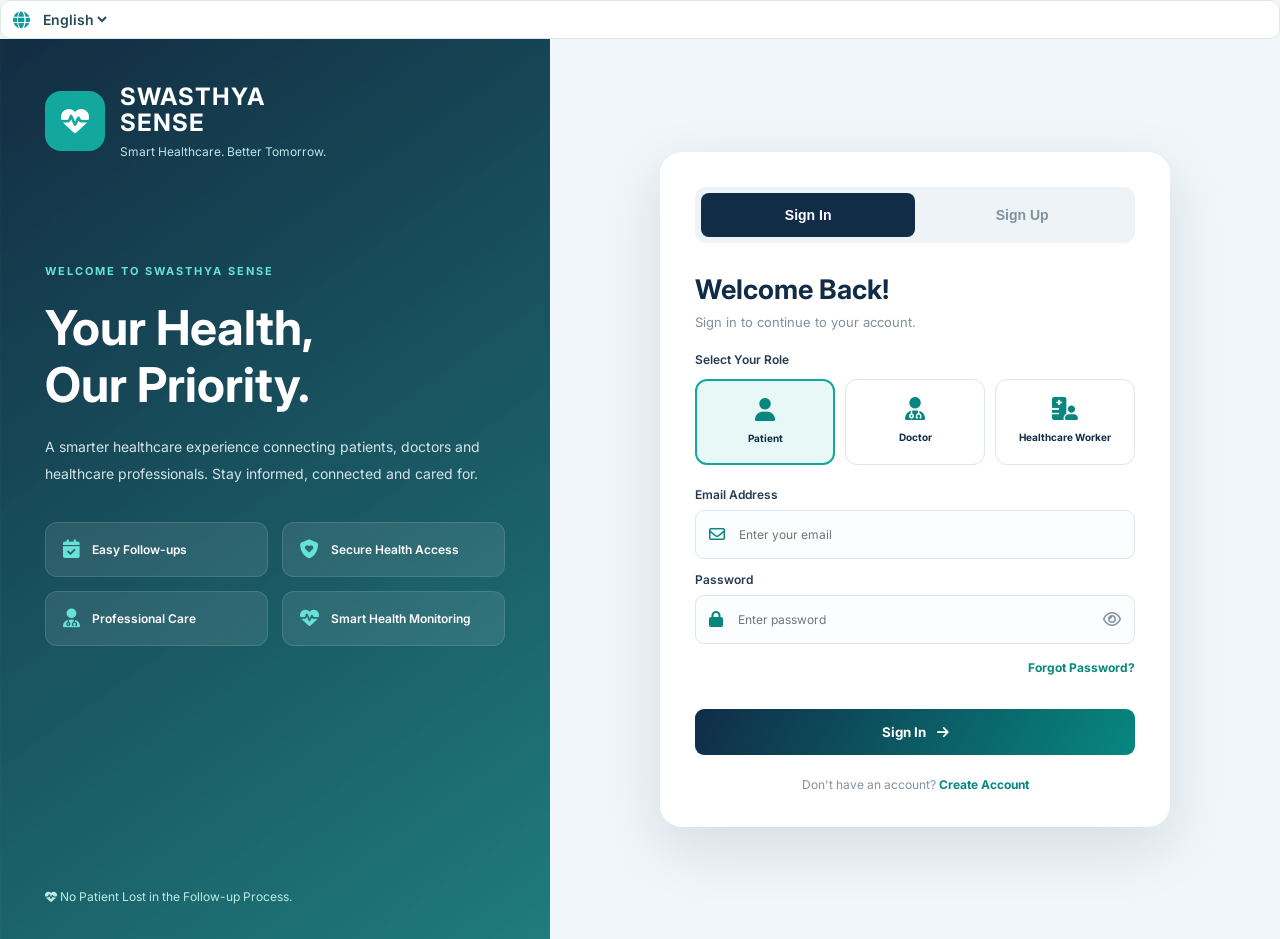
==== www/index.html @ 07e613ea "changes" ====
<!DOCTYPE html>
<html lang="en">
<head>
    <meta charset="UTF-8">
    <meta name="viewport" content="width=device-width, initial-scale=1.0">
    <title>Swasthya Sense | Smart Healthcare</title>

    <link rel="stylesheet" href="style.css">

    <link rel="preconnect" href="https://fonts.googleapis.com">
    <link href="https://fonts.googleapis.com/css2?family=Inter:wght@400;500;600;700;800&display=swap" rel="stylesheet">

    <link rel="stylesheet" href="https://cdnjs.cloudflare.com/ajax/libs/font-awesome/6.5.2/css/all.min.css">
</head>
<div class="language-selector">
    <i class="fa-solid fa-globe"></i>

    <select id="languageSelect">
        <option value="en">English</option>
        <option value="hi">हिन्दी</option>
        <option value="mr">मराठी</option>
        <option value="as">অসমীয়া</option>
        <option value="bn">বাংলা</option>
    </select>
</div>
<body>

<div class="main-container">

    <section class="left-section">

        <div class="brand">
            <div class="brand-logo">
                <i class="fa-solid fa-heart-pulse"></i>
            </div>

            <div>
                <h1>SWASTHYA<br>SENSE</h1>
                <p class="tagline">Smart Healthcare. Better Tomorrow.</p>
            </div>
        </div>

        <div class="hero-content">
            <span class="welcome-label">WELCOME TO SWASTHYA SENSE</span>

            <h2>Your Health,<br>Our Priority.</h2>

            <p>
                A smarter healthcare experience connecting
                patients, doctors and healthcare professionals.
                Stay informed, connected and cared for.
            </p>

            <div class="benefits">
                <div class="benefit">
                    <i class="fa-solid fa-calendar-check"></i>
                    <span>Easy Follow-ups</span>
                </div>

                <div class="benefit">
                    <i class="fa-solid fa-shield-heart"></i>
                    <span>Secure Health Access</span>
                </div>

                <div class="benefit">
                    <i class="fa-solid fa-user-doctor"></i>
                    <span>Professional Care</span>
                </div>

                <div class="benefit">
                    <i class="fa-solid fa-heart-pulse"></i>
                    <span>Smart Health Monitoring</span>
                </div>
            </div>
        </div>

        <div class="hero-bottom">
            <i class="fa-solid fa-heart-pulse"></i>
            <span>No Patient Lost in the Follow-up Process.</span>
        </div>

    </section>


    <section class="right-section">

        <div class="auth-wrapper">

            <div class="tabs">
                <button class="tab active" id="loginTab">
                    Sign In
                </button>

                <button class="tab" id="signupTab">
                    Sign Up
                </button>
            </div>


            <!-- SIGN IN -->

            <form id="loginForm">

                <div class="form-heading">
                    <h2>Welcome Back!</h2>
                    <p>Sign in to continue to your account.</p>
                </div>

                <label>Select Your Role</label>

                <div class="role-selection">

                    <div class="role-card selected" data-login-role="patient">
                        <i class="fa-solid fa-user"></i>
                        <h3>Patient</h3>
                    </div>

                    <div class="role-card" data-login-role="doctor">
                        <i class="fa-solid fa-user-doctor"></i>
                        <h3>Doctor</h3>
                    </div>

                    <div class="role-card" data-login-role="worker">
                        <i class="fa-solid fa-hospital-user"></i>
                        <h3>Healthcare Worker</h3>
                    </div>

                </div>

                <input type="hidden" id="loginRole" value="patient">

                <label>Email Address</label>

                <div class="input-group">
                    <i class="fa-regular fa-envelope"></i>
                    <input type="email" id="loginEmail" placeholder="Enter your email" required>
                </div>

                <label>Password</label>

                <div class="input-group">
                    <i class="fa-solid fa-lock"></i>
                    <input type="password" id="loginPassword" placeholder="Enter password" required>
                    <i class="fa-regular fa-eye toggle-password" data-target="loginPassword"></i>
                </div>

                <div class="forgot">
                    <a href="#" id="forgotPassword">Forgot Password?</a>
                </div>

                <div id="loginMessage" class="message"></div>

                <button class="submit-btn" type="submit">
                    Sign In <i class="fa-solid fa-arrow-right"></i>
                </button>

                <p class="switch-text">
                    Don't have an account?
                    <a href="#" id="goSignup">Create Account</a>
                </p>

            </form>


            <!-- SIGN UP -->

            <form id="signupForm" class="hidden">

                <div class="form-heading">
                    <h2>Create Account</h2>
                    <p>Register with Swasthya Sense.</p>
                </div>

                <label>Select Your Role</label>

                <div class="role-selection">

                    <div class="role-card selected" data-signup-role="patient">
                        <i class="fa-solid fa-user"></i>
                        <h3>Patient</h3>
                    </div>

                    <div class="role-card" data-signup-role="doctor">
                        <i class="fa-solid fa-user-doctor"></i>
                        <h3>Doctor</h3>
                    </div>

                    <div class="role-card" data-signup-role="worker">
                        <i class="fa-solid fa-hospital-user"></i>
                        <h3>Healthcare Worker</h3>
                    </div>

                </div>

                <input type="hidden" id="signupRole" value="patient">

                <label>Full Name</label>

                <div class="input-group">
                    <i class="fa-regular fa-user"></i>
                    <input type="text" id="fullName" placeholder="Enter full name" maxlength="100" required>
                </div>

                <label>Email Address</label>

                <div class="input-group">
                    <i class="fa-regular fa-envelope"></i>
                    <input type="email" id="signupEmail" placeholder="Enter email" required>
                </div>

                <label>Mobile Number</label>

                <div class="input-group">
                    <i class="fa-solid fa-phone"></i>
                    <input type="tel" id="phone" placeholder="10 digit mobile number" pattern="[6-9][0-9]{9}" maxlength="10" required>
                </div>

                <!-- PATIENT FIELDS -->

                <div id="patientFields">

                    <label>Date of Birth</label>

                    <div class="input-group">
                        <i class="fa-regular fa-calendar"></i>
                        <input type="date" id="dob">
                    </div>

                    <label>Gender</label>

                    <div class="input-group">
                        <i class="fa-solid fa-venus-mars"></i>
                        <select id="gender">
                            <option value="">Select Gender</option>
                            <option>Male</option>
                            <option>Female</option>
                            <option>Other</option>
                            <option>Prefer not to say</option>
                        </select>
                    </div>

                </div>


                <!-- DOCTOR FIELDS -->

                <div id="doctorFields" class="hidden">

                    <label>Professional Role</label>

                    <div class="input-group">
                        <i class="fa-solid fa-user-doctor"></i>
                        <select id="professionalType">
                            <option value="">Select Role</option>
                            <option>Doctor</option>
                            <option>Specialist</option>
                        </select>
                    </div>

                    <label>Medical Licence / Registration Number</label>

                    <div class="input-group">
                        <i class="fa-solid fa-id-card"></i>
                        <input type="text" id="license" placeholder="Enter registration number">
                    </div>

                    <label>Hospital / Clinic Name</label>

                    <div class="input-group">
                        <i class="fa-solid fa-hospital"></i>
                        <input type="text" id="hospital" placeholder="Hospital name">
                    </div>

                </div>


                <!-- WORKER FIELDS -->

                <div id="workerFields" class="hidden">

                    <label>Staff Designation</label>

                    <div class="input-group">
                        <i class="fa-solid fa-briefcase"></i>
                        <select id="staffType">
                            <option value="">Select Designation</option>
                            <option>Nurse</option>
                            <option>Healthcare Assistant</option>
                            <option>Hospital Staff</option>
                            <option>Administrator</option>
                        </select>
                    </div>

                    <label>Hospital / Organisation</label>

                    <div class="input-group">
                        <i class="fa-solid fa-hospital"></i>
                        <input type="text" id="workerHospital" placeholder="Hospital name">
                    </div>

                    <label>Staff ID</label>

                    <div class="input-group">
                        <i class="fa-solid fa-id-badge"></i>
                        <input type="text" id="staffId" placeholder="Enter staff ID">
                    </div>

                </div>


                <label>Password</label>

                <div class="input-group">
                    <i class="fa-solid fa-lock"></i>
                    <input type="password" id="signupPassword" minlength="8" placeholder="Minimum 8 characters" required>
                    <i class="fa-regular fa-eye toggle-password" data-target="signupPassword"></i>
                </div>

                <label>Confirm Password</label>

                <div class="input-group">
                    <i class="fa-solid fa-lock"></i>
                    <input type="password" id="confirmPassword" placeholder="Confirm password" required>
                    <i class="fa-regular fa-eye toggle-password" data-target="confirmPassword"></i>
                </div>

                <label class="terms">
                    <input type="checkbox" id="terms" required>
                    I agree to the Terms and Privacy Policy.
                </label>

                <div id="signupMessage" class="message"></div>

                <button class="submit-btn" type="submit">
                    Create Account <i class="fa-solid fa-arrow-right"></i>
                </button>

                <p class="switch-text">
                    Already registered?
                    <a href="#" id="goLogin">Sign In</a>
                </p>

            </form>

        </div>

    </section>

</div>

<script src="script.js"></script>

</body>
</html>
---- www/style.css ----
@import url('https://fonts.googleapis.com/css2?family=Inter:wght@400;500;600;700;800&display=swap');

:root {
    --navy: #102C46;
    --teal: #13A89E;
    --teal-dark: #07877F;
    --bg: #F0F6F9;
    --text: #243B50;
    --muted: #82919E;
    --border: #DCE6EC;
}

* {
    margin: 0;
    padding: 0;
    box-sizing: border-box;
}

body {
    font-family: Inter, sans-serif;
    background: var(--bg);
    color: var(--text);
}

.main-container {
    min-height: 100vh;
    display: flex;
}

.left-section {
    width: 43%;
    padding: 45px;
    color: white;
    position: relative;
    overflow: hidden;
    background:
        linear-gradient(145deg,rgba(10,36,59,.96),rgba(8,110,111,.9)),
        url('https://images.unsplash.com/photo-1576091160399-112ba8d25d1d?w=1200');
    background-position: center;
    background-size: cover;
}

.brand {
    display: flex;
    align-items: center;
    gap: 15px;
}

.brand-logo {
    height: 60px;
    width: 60px;
    border-radius: 16px;
    display: grid;
    place-items: center;
    background: var(--teal);
    font-size: 28px;
}

.brand h1 {
    font-size: 24px;
    line-height: 1.1;
    letter-spacing: 1px;
}

.tagline {
    margin-top: 7px;
    font-size: 12px;
    color: #B9E9E5;
}

.hero-content {
    margin-top: 100px;
    max-width: 490px;
}

.welcome-label {
    color: #65E3D6;
    font-size: 11px;
    letter-spacing: 2px;
    font-weight: 700;
}

.hero-content h2 {
    font-size: 48px;
    line-height: 1.2;
    margin: 20px 0;
}

.hero-content > p {
    color: #D4E3E9;
    line-height: 1.9;
    font-size: 14px;
}

.benefits {
    display: grid;
    grid-template-columns: 1fr 1fr;
    gap: 14px;
    margin-top: 35px;
}

.benefit {
    padding: 17px;
    border-radius: 12px;
    display: flex;
    align-items: center;
    gap: 12px;
    background: rgba(255,255,255,.09);
    border: 1px solid rgba(255,255,255,.12);
    font-size: 12px;
    font-weight: 600;
}

.benefit i {
    color: #65E3D6;
    font-size: 19px;
}

.hero-bottom {
    position: absolute;
    bottom: 35px;
    left: 45px;
    font-size: 12px;
    color: #BDEBE5;
}

.right-section {
    width: 57%;
    min-height: 100vh;
    padding: 35px;
    display: flex;
    align-items: center;
    justify-content: center;
}

.auth-wrapper {
    width: 100%;
    max-width: 510px;
    padding: 35px;
    background: white;
    border-radius: 22px;
    box-shadow: 0 20px 60px rgba(16,44,70,.12);
}

.tabs {
    display: flex;
    padding: 6px;
    background: #EDF3F6;
    border-radius: 11px;
    margin-bottom: 30px;
}

.tab {
    flex: 1;
    padding: 14px;
    border: none;
    border-radius: 8px;
    font-weight: 700;
    font-size: 14px;
    color: var(--muted);
    cursor: pointer;
    background: transparent;
}

.tab.active {
    background: var(--navy);
    color: white;
}

.form-heading {
    margin-bottom: 22px;
}

.form-heading h2 {
    color: var(--navy);
    font-size: 27px;
    margin-bottom: 8px;
}

.form-heading p {
    color: var(--muted);
    font-size: 13px;
}

label {
    display: block;
    font-size: 12px;
    font-weight: 600;
    margin: 13px 0 8px;
}

.role-selection {
    display: grid;
    grid-template-columns: repeat(3,1fr);
    gap: 10px;
    margin: 12px 0 22px;
}

.role-card {
    padding: 17px 5px;
    border: 1px solid var(--border);
    border-radius: 12px;
    text-align: center;
    cursor: pointer;
    transition: .25s;
}

.role-card:hover {
    border-color: var(--teal);
    transform: translateY(-3px);
}

.role-card.selected {
    background: #E8F8F6;
    border: 2px solid var(--teal);
}

.role-card i {
    display: block;
    font-size: 23px;
    color: var(--teal-dark);
    margin-bottom: 10px;
}

.role-card h3 {
    font-size: 10px;
    color: var(--navy);
    line-height: 1.5;
}

.input-group {
    height: 49px;
    display: flex;
    align-items: center;
    padding: 0 13px;
    border: 1px solid var(--border);
    border-radius: 9px;
    margin-bottom: 12px;
    background: #FCFDFE;
}

.input-group:focus-within {
    border-color: var(--teal);
    box-shadow: 0 0 0 3px rgba(19,168,158,.1);
}

.input-group > i:first-child {
    color: var(--teal-dark);
    width: 23px;
}

.input-group input,
.input-group select {
    width: 100%;
    height: 100%;
    padding: 0 8px;
    border: none;
    outline: none;
    background: transparent;
    font-family: inherit;
    font-size: 12px;
    color: var(--text);
}

.input-group .toggle-password {
    cursor: pointer;
    color: var(--muted);
}

.forgot {
    text-align: right;
    margin: 8px 0 18px;
}

.forgot a,
.switch-text a {
    color: var(--teal-dark);
    text-decoration: none;
    font-size: 12px;
    font-weight: 700;
}

.terms {
    display: flex;
    align-items: center;
    gap: 8px;
    color: var(--muted);
}

.terms input {
    accent-color: var(--teal);
}

.submit-btn {
    width: 100%;
    padding: 15px;
    margin-top: 15px;
    border: none;
    border-radius: 9px;
    background: linear-gradient(120deg,var(--navy),var(--teal-dark));
    color: white;
    font-weight: 700;
    font-family: inherit;
    cursor: pointer;
    transition: .3s;
}

.submit-btn:hover {
    transform: translateY(-2px);
    box-shadow: 0 8px 20px rgba(8,135,127,.25);
}

.submit-btn i {
    margin-left: 8px;
}

.switch-text {
    text-align: center;
    margin-top: 22px;
    color: var(--muted);
    font-size: 12px;
}

.message {
    font-size: 12px;
    margin-top: 10px;
    line-height: 1.6;
}

.message.success {
    color: #07877F;
}

.message.error {
    color: #D34444;
}

.hidden {
    display: none !important;
}

@media(max-width:950px) {
    .left-section {
        width: 40%;
        padding: 30px;
    }

    .right-section {
        width: 60%;
        padding: 20px;
    }

    .auth-wrapper {
        padding: 25px;
    }

    .hero-content h2 {
        font-size: 38px;
    }
}

@media(max-width:700px) {
    .main-container {
        flex-direction: column;
    }

    .left-section,
    .right-section {
        width: 100%;
    }

    .left-section {
        min-height: 440px;
        padding: 30px 25px;
    }

    .hero-content {
        margin-top: 45px;
    }

    .hero-content h2 {
        font-size: 35px;
    }

    .hero-bottom {
        display: none;
    }

    .right-section {
        padding: 20px 12px;
    }

    .auth-wrapper {
        padding: 23px 16px;
    }
}

@media(max-width:380px) {
    .role-selection {
        gap: 5px;
    }

    .role-card h3 {
        font-size: 9px;
    }
}
.language-selector {
    display: flex;
    align-items: center;
    gap: 9px;
    background: #ffffff;
    border: 1px solid #dce8e8;
    border-radius: 10px;
    padding: 9px 12px;
    color: #159b9b;
}

.language-selector i {
    font-size: 17px;
}

.language-selector select {
    border: none;
    outline: none;
    background: transparent;
    color: #244b55;
    font-family: inherit;
    font-size: 14px;
    font-weight: 600;
    cursor: pointer;
}

.language-selector select option {
    background: white;
    color: #244b55;
}
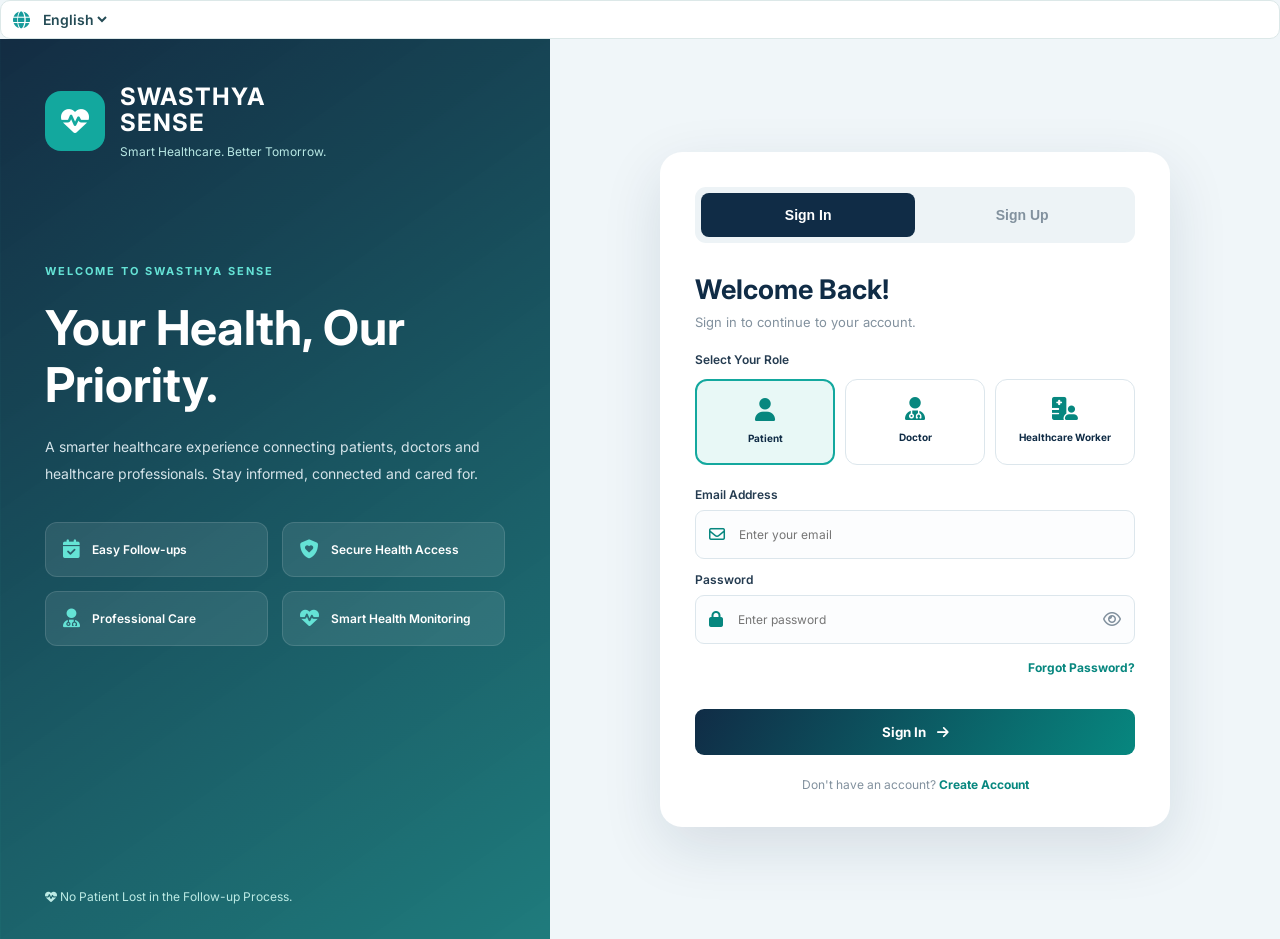
==== commit 3ed9da0b: "connect" ====
--- a/www/index.html
+++ b/www/index.html
@@ -1,4 +1,3 @@
-
 <!DOCTYPE html>
 <html lang="en">
 <head>
@@ -13,7 +12,9 @@
 
     <link rel="stylesheet" href="https://cdnjs.cloudflare.com/ajax/libs/font-awesome/6.5.2/css/all.min.css">
 </head>
-<div class="language-selector">
+
+<body>
+ <div class="language-selector">
     <i class="fa-solid fa-globe"></i>
 
     <select id="languageSelect">
@@ -24,8 +25,6 @@
         <option value="bn">বাংলা</option>
     </select>
 </div>
-<body>
-
 <div class="main-container">
 
     <section class="left-section">
@@ -37,16 +36,16 @@
 
             <div>
                 <h1>SWASTHYA<br>SENSE</h1>
-                <p class="tagline">Smart Healthcare. Better Tomorrow.</p>
+                <p class="tagline" data-i18n="tagline">Smart Healthcare. Better Tomorrow.</p>
             </div>
         </div>
 
         <div class="hero-content">
-            <span class="welcome-label">WELCOME TO SWASTHYA SENSE</span>
-
-            <h2>Your Health,<br>Our Priority.</h2>
-
-            <p>
+            <span class="welcome-label" data-i18n="welcomeLabel">WELCOME TO SWASTHYA SENSE</span>
+
+            <h2 data-i18n="heroTitle">Your Health,<br>Our Priority.</h2>
+
+            <p data-i18n="heroDescription">
                 A smarter healthcare experience connecting
                 patients, doctors and healthcare professionals.
                 Stay informed, connected and cared for.
@@ -55,29 +54,29 @@
             <div class="benefits">
                 <div class="benefit">
                     <i class="fa-solid fa-calendar-check"></i>
-                    <span>Easy Follow-ups</span>
+                    <span data-i18n="easyFollowups">Easy Follow-ups</span>
                 </div>
 
                 <div class="benefit">
                     <i class="fa-solid fa-shield-heart"></i>
-                    <span>Secure Health Access</span>
+                    <span data-i18n="secureHealthAccess">Secure Health Access</span>
                 </div>
 
                 <div class="benefit">
                     <i class="fa-solid fa-user-doctor"></i>
-                    <span>Professional Care</span>
+                    <span data-i18n="professionalCare">Professional Care</span>
                 </div>
 
                 <div class="benefit">
                     <i class="fa-solid fa-heart-pulse"></i>
-                    <span>Smart Health Monitoring</span>
+                    <span data-i18n="smartHealthMonitoring">Smart Health Monitoring</span>
                 </div>
             </div>
         </div>
 
         <div class="hero-bottom">
             <i class="fa-solid fa-heart-pulse"></i>
-            <span>No Patient Lost in the Follow-up Process.</span>
+            <span data-i18n="followupPromise">No Patient Lost in the Follow-up Process.</span>
         </div>
 
     </section>
@@ -89,11 +88,11 @@
 
             <div class="tabs">
                 <button class="tab active" id="loginTab">
-                    Sign In
+                    <span data-i18n="signIn">Sign In</span>
                 </button>
 
                 <button class="tab" id="signupTab">
-                    Sign Up
+                    <span data-i18n="signUp">Sign Up</span>
                 </button>
             </div>
 
@@ -103,61 +102,62 @@
             <form id="loginForm">
 
                 <div class="form-heading">
-                    <h2>Welcome Back!</h2>
-                    <p>Sign in to continue to your account.</p>
-                </div>
-
-                <label>Select Your Role</label>
+                    <h2 data-i18n="welcomeBack">Welcome Back!</h2>
+                    <p data-i18n="continueAccount">Sign in to continue to your account.</p>
+                </div>
+
+                <label data-i18n="selectRole">Select Your Role</label>
 
                 <div class="role-selection">
 
                     <div class="role-card selected" data-login-role="patient">
                         <i class="fa-solid fa-user"></i>
-                        <h3>Patient</h3>
+                        <h3 data-i18n="patient">Patient</h3>
                     </div>
 
                     <div class="role-card" data-login-role="doctor">
                         <i class="fa-solid fa-user-doctor"></i>
-                        <h3>Doctor</h3>
+                        <h3 data-i18n="doctor">Doctor</h3>
                     </div>
 
                     <div class="role-card" data-login-role="worker">
                         <i class="fa-solid fa-hospital-user"></i>
-                        <h3>Healthcare Worker</h3>
+                        <h3 data-i18n="healthWorker">Healthcare Worker</h3>
                     </div>
 
                 </div>
 
                 <input type="hidden" id="loginRole" value="patient">
 
-                <label>Email Address</label>
+                <label data-i18n="email">Email Address</label>
 
                 <div class="input-group">
                     <i class="fa-regular fa-envelope"></i>
-                    <input type="email" id="loginEmail" placeholder="Enter your email" required>
-                </div>
-
-                <label>Password</label>
+                    <input type="email" id="loginEmail" placeholder="Enter your email" data-i18n-placeholder="enterEmail" required>
+                </div>
+
+                <label data-i18n="password">Password</label>
 
                 <div class="input-group">
                     <i class="fa-solid fa-lock"></i>
-                    <input type="password" id="loginPassword" placeholder="Enter password" required>
+                    <input type="password" id="loginPassword" placeholder="Enter password" data-i18n-placeholder="enterPassword" required>
                     <i class="fa-regular fa-eye toggle-password" data-target="loginPassword"></i>
                 </div>
 
                 <div class="forgot">
-                    <a href="#" id="forgotPassword">Forgot Password?</a>
+                    <a href="#" id="forgotPassword" data-i18n="forgotPassword">Forgot Password?</a>
                 </div>
 
                 <div id="loginMessage" class="message"></div>
 
                 <button class="submit-btn" type="submit">
-                    Sign In <i class="fa-solid fa-arrow-right"></i>
+                    <span data-i18n="signIn">Sign In</span>
+                    <i class="fa-solid fa-arrow-right"></i>
                 </button>
 
                 <p class="switch-text">
-                    Don't have an account?
-                    <a href="#" id="goSignup">Create Account</a>
+                    <span data-i18n="noAccount">Don't have an account?</span>
+                    <a href="#" id="goSignup" data-i18n="createAccount">Create Account</a>
                 </p>
 
             </form>
@@ -168,75 +168,75 @@
             <form id="signupForm" class="hidden">
 
                 <div class="form-heading">
-                    <h2>Create Account</h2>
-                    <p>Register with Swasthya Sense.</p>
-                </div>
-
-                <label>Select Your Role</label>
+                    <h2 data-i18n="createAccount">Create Account</h2>
+                    <p data-i18n="registerWith">Register with Swasthya Sense.</p>
+                </div>
+
+                <label data-i18n="selectRole">Select Your Role</label>
 
                 <div class="role-selection">
 
                     <div class="role-card selected" data-signup-role="patient">
                         <i class="fa-solid fa-user"></i>
-                        <h3>Patient</h3>
+                        <h3 data-i18n="patient">Patient</h3>
                     </div>
 
                     <div class="role-card" data-signup-role="doctor">
                         <i class="fa-solid fa-user-doctor"></i>
-                        <h3>Doctor</h3>
+                        <h3 data-i18n="doctor">Doctor</h3>
                     </div>
 
                     <div class="role-card" data-signup-role="worker">
                         <i class="fa-solid fa-hospital-user"></i>
-                        <h3>Healthcare Worker</h3>
+                        <h3 data-i18n="healthWorker">Healthcare Worker</h3>
                     </div>
 
                 </div>
 
                 <input type="hidden" id="signupRole" value="patient">
 
-                <label>Full Name</label>
+                <label data-i18n="fullName">Full Name</label>
 
                 <div class="input-group">
                     <i class="fa-regular fa-user"></i>
-                    <input type="text" id="fullName" placeholder="Enter full name" maxlength="100" required>
-                </div>
-
-                <label>Email Address</label>
+                    <input type="text" id="fullName" placeholder="Enter full name" data-i18n-placeholder="enterFullName" maxlength="100" required>
+                </div>
+
+                <label data-i18n="email">Email Address</label>
 
                 <div class="input-group">
                     <i class="fa-regular fa-envelope"></i>
-                    <input type="email" id="signupEmail" placeholder="Enter email" required>
-                </div>
-
-                <label>Mobile Number</label>
+                    <input type="email" id="signupEmail" placeholder="Enter email" data-i18n-placeholder="enterEmail" required>
+                </div>
+
+                <label data-i18n="mobile">Mobile Number</label>
 
                 <div class="input-group">
                     <i class="fa-solid fa-phone"></i>
-                    <input type="tel" id="phone" placeholder="10 digit mobile number" pattern="[6-9][0-9]{9}" maxlength="10" required>
+                    <input type="tel" id="phone" placeholder="10 digit mobile number" data-i18n-placeholder="mobilePlaceholder" pattern="[6-9][0-9]{9}" maxlength="10" required>
                 </div>
 
                 <!-- PATIENT FIELDS -->
 
                 <div id="patientFields">
 
-                    <label>Date of Birth</label>
+                    <label data-i18n="dateOfBirth">Date of Birth</label>
 
                     <div class="input-group">
                         <i class="fa-regular fa-calendar"></i>
                         <input type="date" id="dob">
                     </div>
 
-                    <label>Gender</label>
+                    <label data-i18n="gender">Gender</label>
 
                     <div class="input-group">
                         <i class="fa-solid fa-venus-mars"></i>
                         <select id="gender">
-                            <option value="">Select Gender</option>
-                            <option>Male</option>
-                            <option>Female</option>
-                            <option>Other</option>
-                            <option>Prefer not to say</option>
+                            <option value="" data-i18n="selectGender">Select Gender</option>
+                            <option value="Male" data-i18n="male">Male</option>
+                            <option value="Female" data-i18n="female">Female</option>
+                            <option value="Other" data-i18n="other">Other</option>
+                            <option value="Prefer not to say" data-i18n="preferNotToSay">Prefer not to say</option>
                         </select>
                     </div>
 
@@ -247,29 +247,29 @@
 
                 <div id="doctorFields" class="hidden">
 
-                    <label>Professional Role</label>
+                    <label data-i18n="professionalRole">Professional Role</label>
 
                     <div class="input-group">
                         <i class="fa-solid fa-user-doctor"></i>
                         <select id="professionalType">
-                            <option value="">Select Role</option>
-                            <option>Doctor</option>
-                            <option>Specialist</option>
+                            <option value="" data-i18n="selectRoleOption">Select Role</option>
+                            <option value="Doctor" data-i18n="doctor">Doctor</option>
+                            <option value="Specialist" data-i18n="specialist">Specialist</option>
                         </select>
                     </div>
 
-                    <label>Medical Licence / Registration Number</label>
+                    <label data-i18n="license">Medical Licence / Registration Number</label>
 
                     <div class="input-group">
                         <i class="fa-solid fa-id-card"></i>
-                        <input type="text" id="license" placeholder="Enter registration number">
-                    </div>
-
-                    <label>Hospital / Clinic Name</label>
+                        <input type="text" id="license" placeholder="Enter registration number" data-i18n-placeholder="registrationPlaceholder">
+                    </div>
+
+                    <label data-i18n="hospital">Hospital / Clinic Name</label>
 
                     <div class="input-group">
                         <i class="fa-solid fa-hospital"></i>
-                        <input type="text" id="hospital" placeholder="Hospital name">
+                        <input type="text" id="hospital" placeholder="Hospital name" data-i18n-placeholder="hospitalPlaceholder">
                     </div>
 
                 </div>
@@ -279,66 +279,67 @@
 
                 <div id="workerFields" class="hidden">
 
-                    <label>Staff Designation</label>
+                    <label data-i18n="staffDesignation">Staff Designation</label>
 
                     <div class="input-group">
                         <i class="fa-solid fa-briefcase"></i>
                         <select id="staffType">
-                            <option value="">Select Designation</option>
-                            <option>Nurse</option>
-                            <option>Healthcare Assistant</option>
-                            <option>Hospital Staff</option>
-                            <option>Administrator</option>
+                            <option value="" data-i18n="selectDesignation">Select Designation</option>
+                            <option value="Nurse" data-i18n="nurse">Nurse</option>
+                            <option value="Healthcare Assistant" data-i18n="healthcareAssistant">Healthcare Assistant</option>
+                            <option value="Hospital Staff" data-i18n="hospitalStaff">Hospital Staff</option>
+                            <option value="Administrator" data-i18n="administrator">Administrator</option>
                         </select>
                     </div>
 
-                    <label>Hospital / Organisation</label>
+                    <label data-i18n="organisation">Hospital / Organisation</label>
 
                     <div class="input-group">
                         <i class="fa-solid fa-hospital"></i>
-                        <input type="text" id="workerHospital" placeholder="Hospital name">
-                    </div>
-
-                    <label>Staff ID</label>
+                        <input type="text" id="workerHospital" placeholder="Hospital name" data-i18n-placeholder="hospitalPlaceholder">
+                    </div>
+
+                    <label data-i18n="staffId">Staff ID</label>
 
                     <div class="input-group">
                         <i class="fa-solid fa-id-badge"></i>
-                        <input type="text" id="staffId" placeholder="Enter staff ID">
-                    </div>
-
-                </div>
-
-
-                <label>Password</label>
+                        <input type="text" id="staffId" placeholder="Enter staff ID" data-i18n-placeholder="enterStaffId">
+                    </div>
+
+                </div>
+
+
+                <label data-i18n="password">Password</label>
 
                 <div class="input-group">
                     <i class="fa-solid fa-lock"></i>
-                    <input type="password" id="signupPassword" minlength="8" placeholder="Minimum 8 characters" required>
+                    <input type="password" id="signupPassword" minlength="8" placeholder="Minimum 8 characters" data-i18n-placeholder="minimumPassword" required>
                     <i class="fa-regular fa-eye toggle-password" data-target="signupPassword"></i>
                 </div>
 
-                <label>Confirm Password</label>
+                <label data-i18n="confirmPassword">Confirm Password</label>
 
                 <div class="input-group">
                     <i class="fa-solid fa-lock"></i>
-                    <input type="password" id="confirmPassword" placeholder="Confirm password" required>
+                    <input type="password" id="confirmPassword" placeholder="Confirm password" data-i18n-placeholder="confirmPasswordPlaceholder" required>
                     <i class="fa-regular fa-eye toggle-password" data-target="confirmPassword"></i>
                 </div>
 
                 <label class="terms">
                     <input type="checkbox" id="terms" required>
-                    I agree to the Terms and Privacy Policy.
+                    <span data-i18n="terms">I agree to the Terms and Privacy Policy.</span>
                 </label>
 
                 <div id="signupMessage" class="message"></div>
 
                 <button class="submit-btn" type="submit">
-                    Create Account <i class="fa-solid fa-arrow-right"></i>
+                    <span data-i18n="createAccount">Create Account</span>
+                    <i class="fa-solid fa-arrow-right"></i>
                 </button>
 
                 <p class="switch-text">
-                    Already registered?
-                    <a href="#" id="goLogin">Sign In</a>
+                    <span data-i18n="alreadyRegistered">Already registered?</span>
+                    <a href="#" id="goLogin" data-i18n="signIn">Sign In</a>
                 </p>
 
             </form>
@@ -350,6 +351,7 @@
 </div>
 
 <script src="script.js"></script>
+<script src="language.js"></script>
 
 </body>
 </html>
